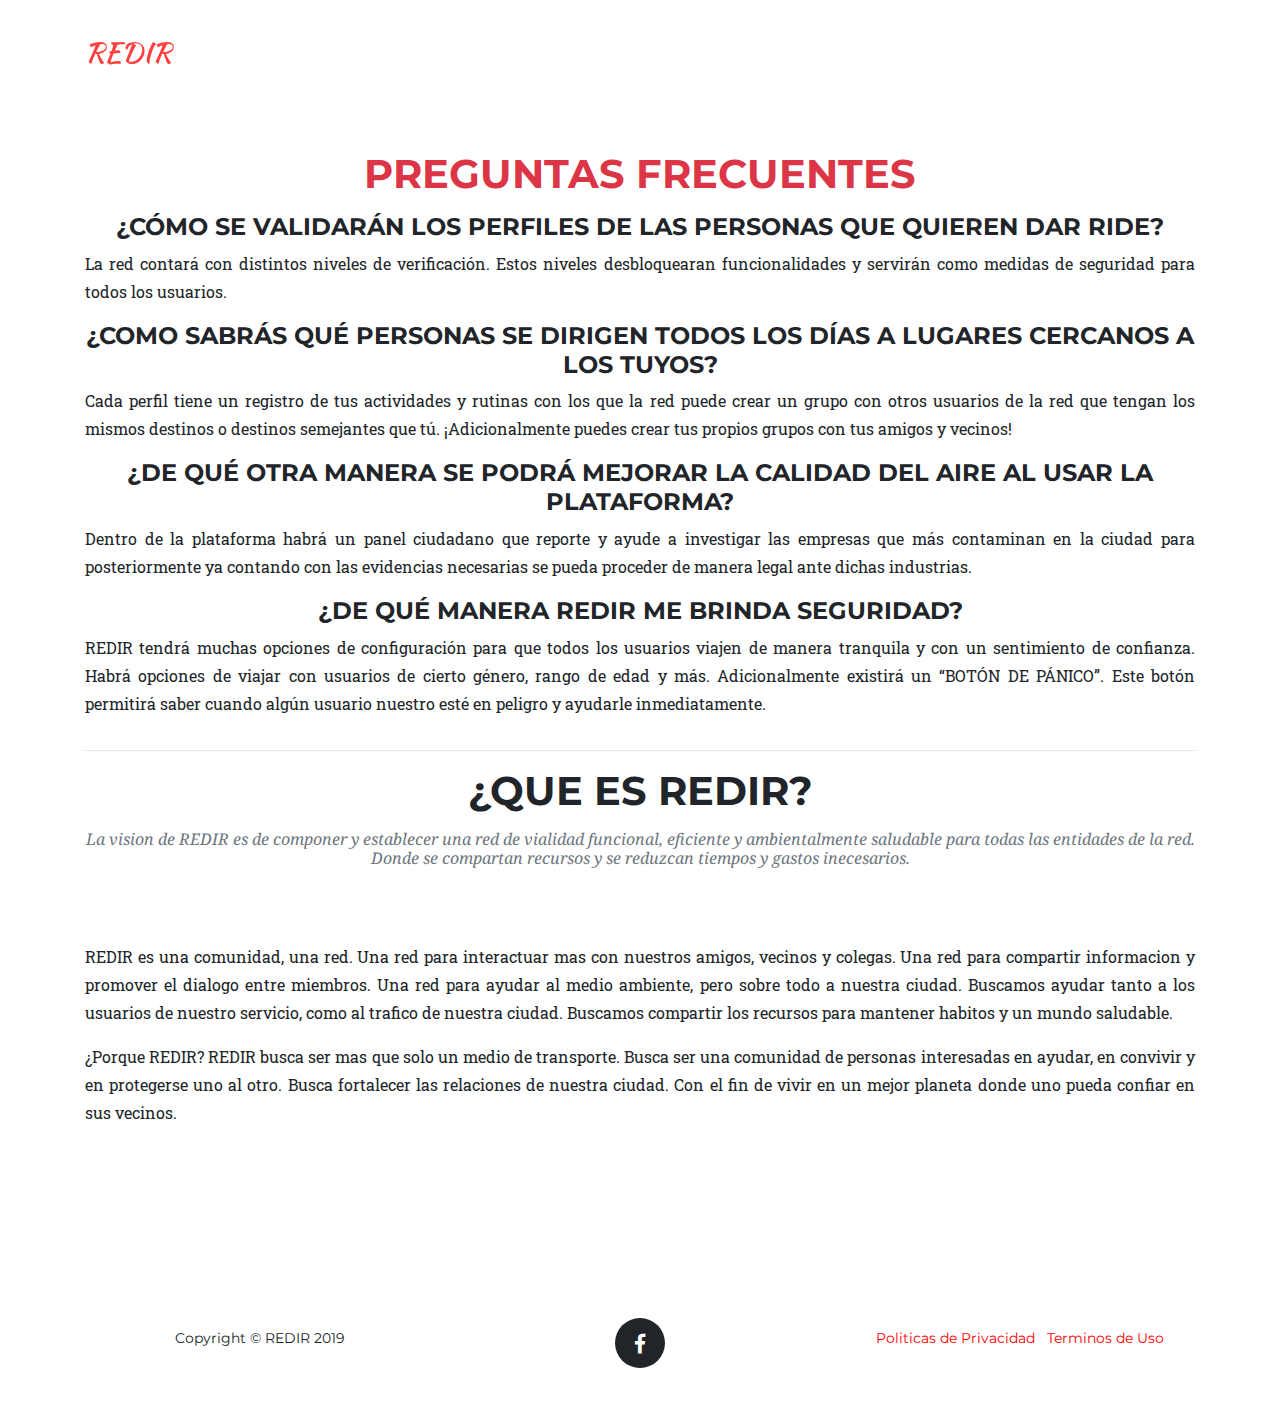
==== faq.html @ b61c5e59 "personalized and faq" ====
<!DOCTYPE html>
<html lang="en">

<head>
  <meta charset="utf-8">
  <meta http-equiv="X-UA-Compatible" content="IE=edge">
  <meta name="viewport" content="width=device-width, initial-scale=1, shrink-to-fit=no">
  <meta name="author" content="REDIR">
  <meta name="description" content="REDIR">
  <title>REDIR FAQ</title>

  <!-- Bootstrap core CSS -->
  <link href="vendor/bootstrap/css/bootstrap.min.css" rel="stylesheet">

  <!-- Custom fonts for this template -->
  <link href="vendor/fontawesome-free/css/all.min.css" rel="stylesheet" type="text/css">
  <link href="https://fonts.googleapis.com/css?family=Montserrat:400,700" rel="stylesheet" type="text/css">
  <link href='https://fonts.googleapis.com/css?family=Kaushan+Script' rel='stylesheet' type='text/css'>
  <link href='https://fonts.googleapis.com/css?family=Droid+Serif:400,700,400italic,700italic' rel='stylesheet' type='text/css'>
  <link href='https://fonts.googleapis.com/css?family=Roboto+Slab:400,100,300,700' rel='stylesheet' type='text/css'>

  <!-- Custom styles for this template -->
  <link href="css/agency.css" rel="stylesheet">
</head>

<body id="page-top">
  <!-- Navigation -->
  <nav class="navbar navbar-expand-lg navbar-dark fixed-top" id="mainNav">
    <div class="container">
      <a class="navbar-brand js-scroll-trigger" href="index.html#page-top">REDIR</a>
      <button class="navbar-toggler navbar-toggler-right" type="button" data-toggle="collapse" data-target="#navbarResponsive" aria-controls="navbarResponsive" aria-expanded="false" aria-label="Toggle navigation">
        Menu
        <i class="fas fa-bars"></i>
      </button>
      <div class="collapse navbar-collapse" id="navbarResponsive">
        <ul class="navbar-nav text-uppercase ml-auto">
          <li class="nav-item">
            <a class="nav-link js-scroll-trigger" href="index.html#services">¿Que es REDIR?</a>
          </li>
          <li class="nav-item">
            <a class="nav-link js-scroll-trigger" href="index.html#contact">¡Subscribete!</a>
          </li>
          <li class="nav-item">
            <a class="nav-link js-scroll-trigger" href="index.html#footer">Quienes somos</a>
          </li>
            <li class="nav-item">
                <a class="nav-link js-scroll-trigger" href="faq.html">Preguntas frecuentes</a>
            </li>
        </ul>
      </div>
    </div>
  </nav>
  
    <!-- FAQ Questions -->
  <section id="faq">
    <div class="container">
      <div class="row">
        <div class="col-lg-12 text-center">
          <h2 class="section-heading text-uppercase text-danger">Preguntas frecuentes</h2>
        </div>
        <br>
        <div class="col-lg-12 text-center">
            <h4 class="section-heading text-uppercase">¿Cómo se validarán los perfiles de las personas que quieren dar ride?</h4>
            <p class="text-justify">La red contará con distintos niveles de verificación. Estos niveles desbloquearan funcionalidades y servirán como medidas de seguridad para todos los usuarios.</p>
        </div>
        <div class="col-lg-12 text-center">
            <h4 class="section-heading text-uppercase">¿Como sabrás qué personas se dirigen todos los días a lugares cercanos a los tuyos?</h4>
            <p class="text-justify">Cada perfil tiene un registro de tus actividades y rutinas con los que la red puede crear un grupo con otros usuarios de la red que tengan los mismos destinos o destinos semejantes que tú. ¡Adicionalmente puedes crear tus propios grupos con tus amigos y vecinos!</p>
        </div>
        <div class="col-lg-12 text-center">
            <h4 class="section-heading text-uppercase">¿De qué otra manera se podrá mejorar la calidad del aire al usar la plataforma?</h4>
            <p class="text-justify">Dentro de la plataforma habrá un panel ciudadano que reporte y ayude a investigar las empresas que más contaminan en la ciudad para posteriormente ya contando con las evidencias necesarias se pueda proceder de manera legal ante dichas industrias.</p>
        </div>
        <div class="col-lg-12 text-center">
            <h4 class="section-heading text-uppercase">¿De qué manera REDIR me brinda seguridad?</h4>
            <p class="text-justify">REDIR tendrá muchas opciones de configuración para que todos los usuarios viajen de manera tranquila y con un sentimiento de confianza. Habrá opciones de viajar con usuarios de cierto género, rango de edad y más. Adicionalmente existirá un “BOTÓN DE PÁNICO”. Este botón permitirá saber cuando algún usuario nuestro esté en peligro y ayudarle inmediatamente.</p>
        </div>
      </div>
      <hr>
      <div class="row">
        <div class="col-lg-12 text-center">
          <h2 class="section-heading text-uppercase">¿Que es REDIR?</h2>
          <h3 class="section-subheading text-muted">La vision de REDIR es de componer y establecer una red de vialidad funcional, eficiente y ambientalmente saludable para todas las entidades de la red. Donde se compartan recursos y se reduzcan tiempos y gastos inecesarios.</h3>
          <p class="text-justify">REDIR es una comunidad, una red. Una red para interactuar mas con nuestros amigos, vecinos y colegas. Una red para compartir informacion y promover el dialogo entre miembros. Una red para ayudar al medio ambiente, pero sobre todo a nuestr<!---->a<!----> ciudad<!--planeta-->. Buscamos ayudar tanto a los usuarios de nuestro servicio, como al trafico de nuestr<!---->a<!----> ciudad<!--planeta-->. Buscamos compartir los recursos para mantener habitos y un mundo saludable.</p>
          <p class="text-justify">¿Porque REDIR? REDIR busca ser mas que solo un medio de transporte. Busca ser una comunidad de personas interesadas en ayudar, en convivir y en protegerse uno al otro. Busca fortalecer las relaciones de nuestr<!---->a<!----> ciudad<!--planeta-->. Con el fin de vivir en un mejor planeta donde uno pueda confiar en sus vecinos.</p>
        </div>
      </div>
    </div>
  </section>
  
  <!-- Footer -->
  <footer id="footer">
    <div class="container">
      <div style="height:8vh;" class="row">
        <div class="col-md-4">
          <span class="copyright">Copyright &copy; REDIR 2019</span>
        </div>
        <div class="col-md-4">
          <ul class="list-inline social-buttons">
            <!-- <li class="list-inline-item">
              <a href="#">
                <i class="fab fa-twitter"></i>
              </a>
            </li> -->
            <li class="list-inline-item">
              <a target="_blank" href="https://www.facebook.com/REDIR-376597069849602/">
                <i class="fab fa-facebook-f"></i>
              </a>
            </li>
            <!-- <li class="list-inline-item">
              <a href="#">
                <i class="fab fa-linkedin-in"></i>
              </a>
            </li> -->
          </ul>
        </div>
        <div class="col-md-4">
          <ul class="list-inline quicklinks">
            <li class="list-inline-item">
              <a href="#">Politicas de Privacidad</a>
            </li>
            <li class="list-inline-item">
              <a href="#">Terminos de Uso</a>
            </li>
          </ul>
        </div>
      </div>
    </div>
  </footer>

  <!-- Bootstrap core JavaScript -->
  <script src="vendor/jquery/jquery.min.js"></script>
  <script src="vendor/bootstrap/js/bootstrap.bundle.min.js"></script>

  <!-- Plugin JavaScript -->
  <script src="vendor/jquery-easing/jquery.easing.min.js"></script>

  <!-- Contact form JavaScript -->
  <script src="js/jqBootstrapValidation.js"></script>
  <script src="js/contact_me.js"></script>

  <!-- Custom scripts for this template -->
  <script src="js/agency.min.js"></script>
</body>
</html>
---- css/agency.css ----
/*!
 * Start Bootstrap - Agency v5.0.7 (https://startbootstrap.com/template-overviews/agency)
 * Copyright 2013-2019 Start Bootstrap
 * Licensed under MIT (https://github.com/BlackrockDigital/startbootstrap-agency/blob/master/LICENSE)
 */

body {
  overflow-x: hidden;
  font-family: 'Roboto Slab', -apple-system, BlinkMacSystemFont, 'Segoe UI', Roboto, 'Helvetica Neue', Arial, sans-serif, 'Apple Color Emoji', 'Segoe UI Emoji', 'Segoe UI Symbol', 'Noto Color Emoji';
}

p {
  line-height: 1.75;
}

a {
  color: #ff0000;
}

a:hover {
  color: #fec503;
}

.text-primary {
  color: #fed136 !important;
}

h1,
h2,
h3,
h4,
h5,
h6 {
  font-weight: 700;
  font-family: 'Montserrat', -apple-system, BlinkMacSystemFont, 'Segoe UI', Roboto, 'Helvetica Neue', Arial, sans-serif, 'Apple Color Emoji', 'Segoe UI Emoji', 'Segoe UI Symbol', 'Noto Color Emoji';
}

section {
  padding: 100px 0;
}

section h2.section-heading {
  font-size: 40px;
  margin-top: 0;
  margin-bottom: 15px;
}

section h3.section-subheading {
  font-size: 16px;
  font-weight: 400;
  font-style: italic;
  margin-bottom: 75px;
  text-transform: none;
  font-family: 'Droid Serif', -apple-system, BlinkMacSystemFont, 'Segoe UI', Roboto, 'Helvetica Neue', Arial, sans-serif, 'Apple Color Emoji', 'Segoe UI Emoji', 'Segoe UI Symbol', 'Noto Color Emoji';
}

@media (min-width: 768px) {
  section {
    padding: 150px 0;
  }
}

.btn {
  font-family: 'Montserrat', -apple-system, BlinkMacSystemFont, 'Segoe UI', Roboto, 'Helvetica Neue', Arial, sans-serif, 'Apple Color Emoji', 'Segoe UI Emoji', 'Segoe UI Symbol', 'Noto Color Emoji';
  font-weight: 700;
}

.btn-xl {
  font-size: 18px;
  padding: 20px 40px;
}

.btn-primary {
  background-color: #ff4040;
  border-color: #ff4040;
}

.btn-primary:active, .btn-primary:focus, .btn-primary:hover {
  background-color: #ff0000 !important;
  border-color: #ff0000 !important;
  color: white;
}

.btn-primary:active, .btn-primary:focus {
  -webkit-box-shadow: 0 0 0 0.2rem rgba(255, 0, 0, 0.5) !important;
  box-shadow: 0 0 0 0.2rem rgba(255, 0, 0, 0.5) !important;
}

::selection {
  background: #fed136;
  text-shadow: none;
}

img::selection {
  background: transparent;
}

img::-moz-selection {
  background: transparent;
}

#mainNav {
  background-color: #212529;
}

#mainNav .navbar-toggler {
  font-size: 12px;
  right: 0;
  padding: 13px;
  text-transform: uppercase;
  color: white;
  border: 0;
  background-color: #ff0000;
  font-family: 'Montserrat', -apple-system, BlinkMacSystemFont, 'Segoe UI', Roboto, 'Helvetica Neue', Arial, sans-serif, 'Apple Color Emoji', 'Segoe UI Emoji', 'Segoe UI Symbol', 'Noto Color Emoji';
}

#mainNav .navbar-toggler:active {
  background-color: #ff4040;
}

#mainNav .navbar-brand {
  color: #ff4040;
  font-family: 'Kaushan Script', -apple-system, BlinkMacSystemFont, 'Segoe UI', Roboto, 'Helvetica Neue', Arial, sans-serif, 'Apple Color Emoji', 'Segoe UI Emoji', 'Segoe UI Symbol', 'Noto Color Emoji';
}

#mainNav .navbar-brand.active, #mainNav .navbar-brand:active, #mainNav .navbar-brand:focus, #mainNav .navbar-brand:hover {
  color: #ff0000;
}

#mainNav .navbar-nav .nav-item .nav-link {
  font-size: 90%;
  font-weight: 400;
  padding: 0.75em 0;
  letter-spacing: 1px;
  color: white;
  font-family: 'Montserrat', -apple-system, BlinkMacSystemFont, 'Segoe UI', Roboto, 'Helvetica Neue', Arial, sans-serif, 'Apple Color Emoji', 'Segoe UI Emoji', 'Segoe UI Symbol', 'Noto Color Emoji';
}

#mainNav .navbar-nav .nav-item .nav-link.active {
  color: #ff0000;
}
#mainNav .navbar-nav .nav-item .nav-link:hover {
  color: #ff4040;
}

@media (min-width: 992px) {
  #mainNav {
    padding-top: 25px;
    padding-bottom: 25px;
    -webkit-transition: padding-top 0.3s, padding-bottom 0.3s;
    transition: padding-top 0.3s, padding-bottom 0.3s;
    border: none;
    background-color: transparent;
  }
  #mainNav .navbar-brand {
    font-size: 1.75em;
    -webkit-transition: all 0.3s;
    transition: all 0.3s;
  }
  #mainNav .navbar-nav .nav-item .nav-link {
    padding: 1.1em 1em !important;
  }
  #mainNav.navbar-shrink {
    padding-top: 0;
    padding-bottom: 0;
    background-color: #212529;
  }
  #mainNav.navbar-shrink .navbar-brand {
    font-size: 1.25em;
    padding: 12px 0;
  }
}

header.masthead {
  text-align: center;
  color: white;
  background-image: url("../img/header-bg.jpg");
  background-repeat: no-repeat;
  background-attachment: scroll;
  background-position: center center;
  background-size: cover;
}

header.masthead .intro-text {
  padding-top: 150px;
  padding-bottom: 100px;
}

header.masthead .intro-text .intro-lead-in {
  font-size: 22px;
  font-style: italic;
  line-height: 22px;
  margin-bottom: 25px;
  font-family: 'Droid Serif', -apple-system, BlinkMacSystemFont, 'Segoe UI', Roboto, 'Helvetica Neue', Arial, sans-serif, 'Apple Color Emoji', 'Segoe UI Emoji', 'Segoe UI Symbol', 'Noto Color Emoji';
}

header.masthead .intro-text .intro-heading {
  font-size: 50px;
  font-weight: 700;
  line-height: 50px;
  margin-bottom: 25px;
  font-family: 'Montserrat', -apple-system, BlinkMacSystemFont, 'Segoe UI', Roboto, 'Helvetica Neue', Arial, sans-serif, 'Apple Color Emoji', 'Segoe UI Emoji', 'Segoe UI Symbol', 'Noto Color Emoji';
}

@media (min-width: 768px) {
  header.masthead .intro-text {
    padding-top: 300px;
    padding-bottom: 200px;
  }
  header.masthead .intro-text .intro-lead-in {
    font-size: 40px;
    font-style: italic;
    line-height: 40px;
    margin-bottom: 25px;
    font-family: 'Droid Serif', -apple-system, BlinkMacSystemFont, 'Segoe UI', Roboto, 'Helvetica Neue', Arial, sans-serif, 'Apple Color Emoji', 'Segoe UI Emoji', 'Segoe UI Symbol', 'Noto Color Emoji';
  }
  header.masthead .intro-text .intro-heading {
    font-size: 75px;
    font-weight: 700;
    line-height: 75px;
    margin-bottom: 50px;
    font-family: 'Montserrat', -apple-system, BlinkMacSystemFont, 'Segoe UI', Roboto, 'Helvetica Neue', Arial, sans-serif, 'Apple Color Emoji', 'Segoe UI Emoji', 'Segoe UI Symbol', 'Noto Color Emoji';
  }
}

.service-heading {
  margin: 15px 0;
  text-transform: none;
}

#portfolio .portfolio-item {
  right: 0;
  margin: 0 0 15px;
}

#portfolio .portfolio-item .portfolio-link {
  position: relative;
  display: block;
  max-width: 400px;
  margin: 0 auto;
  cursor: pointer;
}

#portfolio .portfolio-item .portfolio-link .portfolio-hover {
  position: absolute;
  width: 100%;
  height: 100%;
  -webkit-transition: all ease 0.5s;
  transition: all ease 0.5s;
  opacity: 0;
  background: rgba(254, 209, 54, 0.9);
}

#portfolio .portfolio-item .portfolio-link .portfolio-hover:hover {
  opacity: 1;
}

#portfolio .portfolio-item .portfolio-link .portfolio-hover .portfolio-hover-content {
  font-size: 20px;
  position: absolute;
  top: 50%;
  width: 100%;
  height: 20px;
  margin-top: -12px;
  text-align: center;
  color: white;
}

#portfolio .portfolio-item .portfolio-link .portfolio-hover .portfolio-hover-content i {
  margin-top: -12px;
}

#portfolio .portfolio-item .portfolio-link .portfolio-hover .portfolio-hover-content h3,
#portfolio .portfolio-item .portfolio-link .portfolio-hover .portfolio-hover-content h4 {
  margin: 0;
}

#portfolio .portfolio-item .portfolio-caption {
  max-width: 400px;
  margin: 0 auto;
  padding: 25px;
  text-align: center;
  background-color: #fff;
}

#portfolio .portfolio-item .portfolio-caption h4 {
  margin: 0;
  text-transform: none;
}

#portfolio .portfolio-item .portfolio-caption p {
  font-size: 16px;
  font-style: italic;
  margin: 0;
  font-family: 'Droid Serif', -apple-system, BlinkMacSystemFont, 'Segoe UI', Roboto, 'Helvetica Neue', Arial, sans-serif, 'Apple Color Emoji', 'Segoe UI Emoji', 'Segoe UI Symbol', 'Noto Color Emoji';
}

#portfolio * {
  z-index: 2;
}

@media (min-width: 767px) {
  #portfolio .portfolio-item {
    margin: 0 0 30px;
  }
}

.portfolio-modal {
  padding-right: 0px !important;
}

.portfolio-modal .modal-dialog {
  margin: 1rem;
  max-width: 100vw;
}

.portfolio-modal .modal-content {
  padding: 100px 0;
  text-align: center;
}

.portfolio-modal .modal-content h2 {
  font-size: 3em;
  margin-bottom: 15px;
}

.portfolio-modal .modal-content p {
  margin-bottom: 30px;
}

.portfolio-modal .modal-content p.item-intro {
  font-size: 16px;
  font-style: italic;
  margin: 20px 0 30px;
  font-family: 'Droid Serif', -apple-system, BlinkMacSystemFont, 'Segoe UI', Roboto, 'Helvetica Neue', Arial, sans-serif, 'Apple Color Emoji', 'Segoe UI Emoji', 'Segoe UI Symbol', 'Noto Color Emoji';
}

.portfolio-modal .modal-content ul.list-inline {
  margin-top: 0;
  margin-bottom: 30px;
}

.portfolio-modal .modal-content img {
  margin-bottom: 30px;
}

.portfolio-modal .modal-content button {
  cursor: pointer;
}

.portfolio-modal .close-modal {
  position: absolute;
  top: 25px;
  right: 25px;
  width: 75px;
  height: 75px;
  cursor: pointer;
  background-color: transparent;
}

.portfolio-modal .close-modal:hover {
  opacity: 0.3;
}

.portfolio-modal .close-modal .lr {
  /* Safari and Chrome */
  z-index: 1051;
  width: 1px;
  height: 75px;
  margin-left: 35px;
  /* IE 9 */
  -webkit-transform: rotate(45deg);
  transform: rotate(45deg);
  background-color: #212529;
}

.portfolio-modal .close-modal .lr .rl {
  /* Safari and Chrome */
  z-index: 1052;
  width: 1px;
  height: 75px;
  /* IE 9 */
  -webkit-transform: rotate(90deg);
  transform: rotate(90deg);
  background-color: #212529;
}

.timeline {
  position: relative;
  padding: 0;
  list-style: none;
}

.timeline:before {
  position: absolute;
  top: 0;
  bottom: 0;
  left: 40px;
  width: 2px;
  margin-left: -1.5px;
  content: '';
  background-color: #e9ecef;
}

.timeline > li {
  position: relative;
  min-height: 50px;
  margin-bottom: 50px;
}

.timeline > li:after, .timeline > li:before {
  display: table;
  content: ' ';
}

.timeline > li:after {
  clear: both;
}

.timeline > li .timeline-panel {
  position: relative;
  float: right;
  width: 100%;
  padding: 0 20px 0 100px;
  text-align: left;
}

.timeline > li .timeline-panel:before {
  right: auto;
  left: -15px;
  border-right-width: 15px;
  border-left-width: 0;
}

.timeline > li .timeline-panel:after {
  right: auto;
  left: -14px;
  border-right-width: 14px;
  border-left-width: 0;
}

.timeline > li .timeline-image {
  position: absolute;
  z-index: 100;
  left: 0;
  width: 80px;
  height: 80px;
  margin-left: 0;
  text-align: center;
  color: white;
  border: 7px solid #e9ecef;
  border-radius: 100%;
  background-color: #fed136;
}

.timeline > li .timeline-image h4 {
  font-size: 10px;
  line-height: 14px;
  margin-top: 12px;
}

.timeline > li.timeline-inverted > .timeline-panel {
  float: right;
  padding: 0 20px 0 100px;
  text-align: left;
}

.timeline > li.timeline-inverted > .timeline-panel:before {
  right: auto;
  left: -15px;
  border-right-width: 15px;
  border-left-width: 0;
}

.timeline > li.timeline-inverted > .timeline-panel:after {
  right: auto;
  left: -14px;
  border-right-width: 14px;
  border-left-width: 0;
}

.timeline > li:last-child {
  margin-bottom: 0;
}

.timeline .timeline-heading h4 {
  margin-top: 0;
  color: inherit;
}

.timeline .timeline-heading h4.subheading {
  text-transform: none;
}

.timeline .timeline-body > ul,
.timeline .timeline-body > p {
  margin-bottom: 0;
}

@media (min-width: 768px) {
  .timeline:before {
    left: 50%;
  }
  .timeline > li {
    min-height: 100px;
    margin-bottom: 100px;
  }
  .timeline > li .timeline-panel {
    float: left;
    width: 41%;
    padding: 0 20px 20px 30px;
    text-align: right;
  }
  .timeline > li .timeline-image {
    left: 50%;
    width: 100px;
    height: 100px;
    margin-left: -50px;
  }
  .timeline > li .timeline-image h4 {
    font-size: 13px;
    line-height: 18px;
    margin-top: 16px;
  }
  .timeline > li.timeline-inverted > .timeline-panel {
    float: right;
    padding: 0 30px 20px 20px;
    text-align: left;
  }
}

@media (min-width: 992px) {
  .timeline > li {
    min-height: 150px;
  }
  .timeline > li .timeline-panel {
    padding: 0 20px 20px;
  }
  .timeline > li .timeline-image {
    width: 150px;
    height: 150px;
    margin-left: -75px;
  }
  .timeline > li .timeline-image h4 {
    font-size: 18px;
    line-height: 26px;
    margin-top: 30px;
  }
  .timeline > li.timeline-inverted > .timeline-panel {
    padding: 0 20px 20px;
  }
}

@media (min-width: 1200px) {
  .timeline > li {
    min-height: 170px;
  }
  .timeline > li .timeline-panel {
    padding: 0 20px 20px 100px;
  }
  .timeline > li .timeline-image {
    width: 170px;
    height: 170px;
    margin-left: -85px;
  }
  .timeline > li .timeline-image h4 {
    margin-top: 40px;
  }
  .timeline > li.timeline-inverted > .timeline-panel {
    padding: 0 100px 20px 20px;
  }
}

.team-member {
  margin-bottom: 50px;
  text-align: center;
}

.team-member img {
  width: 225px;
  height: 225px;
  border: 7px solid #fff;
}

.team-member h4 {
  margin-top: 25px;
  margin-bottom: 0;
  text-transform: none;
}

.team-member p {
  margin-top: 0;
}

section#contact {
  background-color: #212529;
  background-image: url("../img/map-image.png");
  background-repeat: no-repeat;
  background-position: center;
}

section#contact .section-heading {
  color: #fff;
}

section#contact .form-group {
  margin-bottom: 25px;
}

section#contact .form-group input,
section#contact .form-group textarea {
  padding: 20px;
}

section#contact .form-group input.form-control {
  height: auto;
}

section#contact .form-group textarea.form-control {
  height: 248px;
}

section#contact .form-control:focus {
  border-color: #fed136;
  -webkit-box-shadow: none;
  box-shadow: none;
}

section#contact ::-webkit-input-placeholder {
  font-weight: 700;
  color: #ced4da;
  font-family: 'Montserrat', -apple-system, BlinkMacSystemFont, 'Segoe UI', Roboto, 'Helvetica Neue', Arial, sans-serif, 'Apple Color Emoji', 'Segoe UI Emoji', 'Segoe UI Symbol', 'Noto Color Emoji';
}

section#contact :-moz-placeholder {
  font-weight: 700;
  color: #ced4da;
  font-family: 'Montserrat', -apple-system, BlinkMacSystemFont, 'Segoe UI', Roboto, 'Helvetica Neue', Arial, sans-serif, 'Apple Color Emoji', 'Segoe UI Emoji', 'Segoe UI Symbol', 'Noto Color Emoji';
}

section#contact ::-moz-placeholder {
  font-weight: 700;
  color: #ced4da;
  font-family: 'Montserrat', -apple-system, BlinkMacSystemFont, 'Segoe UI', Roboto, 'Helvetica Neue', Arial, sans-serif, 'Apple Color Emoji', 'Segoe UI Emoji', 'Segoe UI Symbol', 'Noto Color Emoji';
}

section#contact :-ms-input-placeholder {
  font-weight: 700;
  color: #ced4da;
  font-family: 'Montserrat', -apple-system, BlinkMacSystemFont, 'Segoe UI', Roboto, 'Helvetica Neue', Arial, sans-serif, 'Apple Color Emoji', 'Segoe UI Emoji', 'Segoe UI Symbol', 'Noto Color Emoji';
}

footer {
  padding: 25px 0;
  text-align: center;
}

footer span.copyright {
  font-size: 90%;
  line-height: 40px;
  text-transform: none;
  font-family: 'Montserrat', -apple-system, BlinkMacSystemFont, 'Segoe UI', Roboto, 'Helvetica Neue', Arial, sans-serif, 'Apple Color Emoji', 'Segoe UI Emoji', 'Segoe UI Symbol', 'Noto Color Emoji';
}

footer ul.quicklinks {
  font-size: 90%;
  line-height: 40px;
  margin-bottom: 0;
  text-transform: none;
  font-family: 'Montserrat', -apple-system, BlinkMacSystemFont, 'Segoe UI', Roboto, 'Helvetica Neue', Arial, sans-serif, 'Apple Color Emoji', 'Segoe UI Emoji', 'Segoe UI Symbol', 'Noto Color Emoji';
}

ul.social-buttons {
  margin-bottom: 0;
}

ul.social-buttons li a {
  font-size: 20px;
  line-height: 50px;
  display: block;
  width: 50px;
  height: 50px;
  -webkit-transition: all 0.3s;
  transition: all 0.3s;
  color: white;
  border-radius: 100%;
  outline: none;
  background-color: #212529;
}

ul.social-buttons li a:active, ul.social-buttons li a:focus, ul.social-buttons li a:hover {
  background-color: #fed136;
}
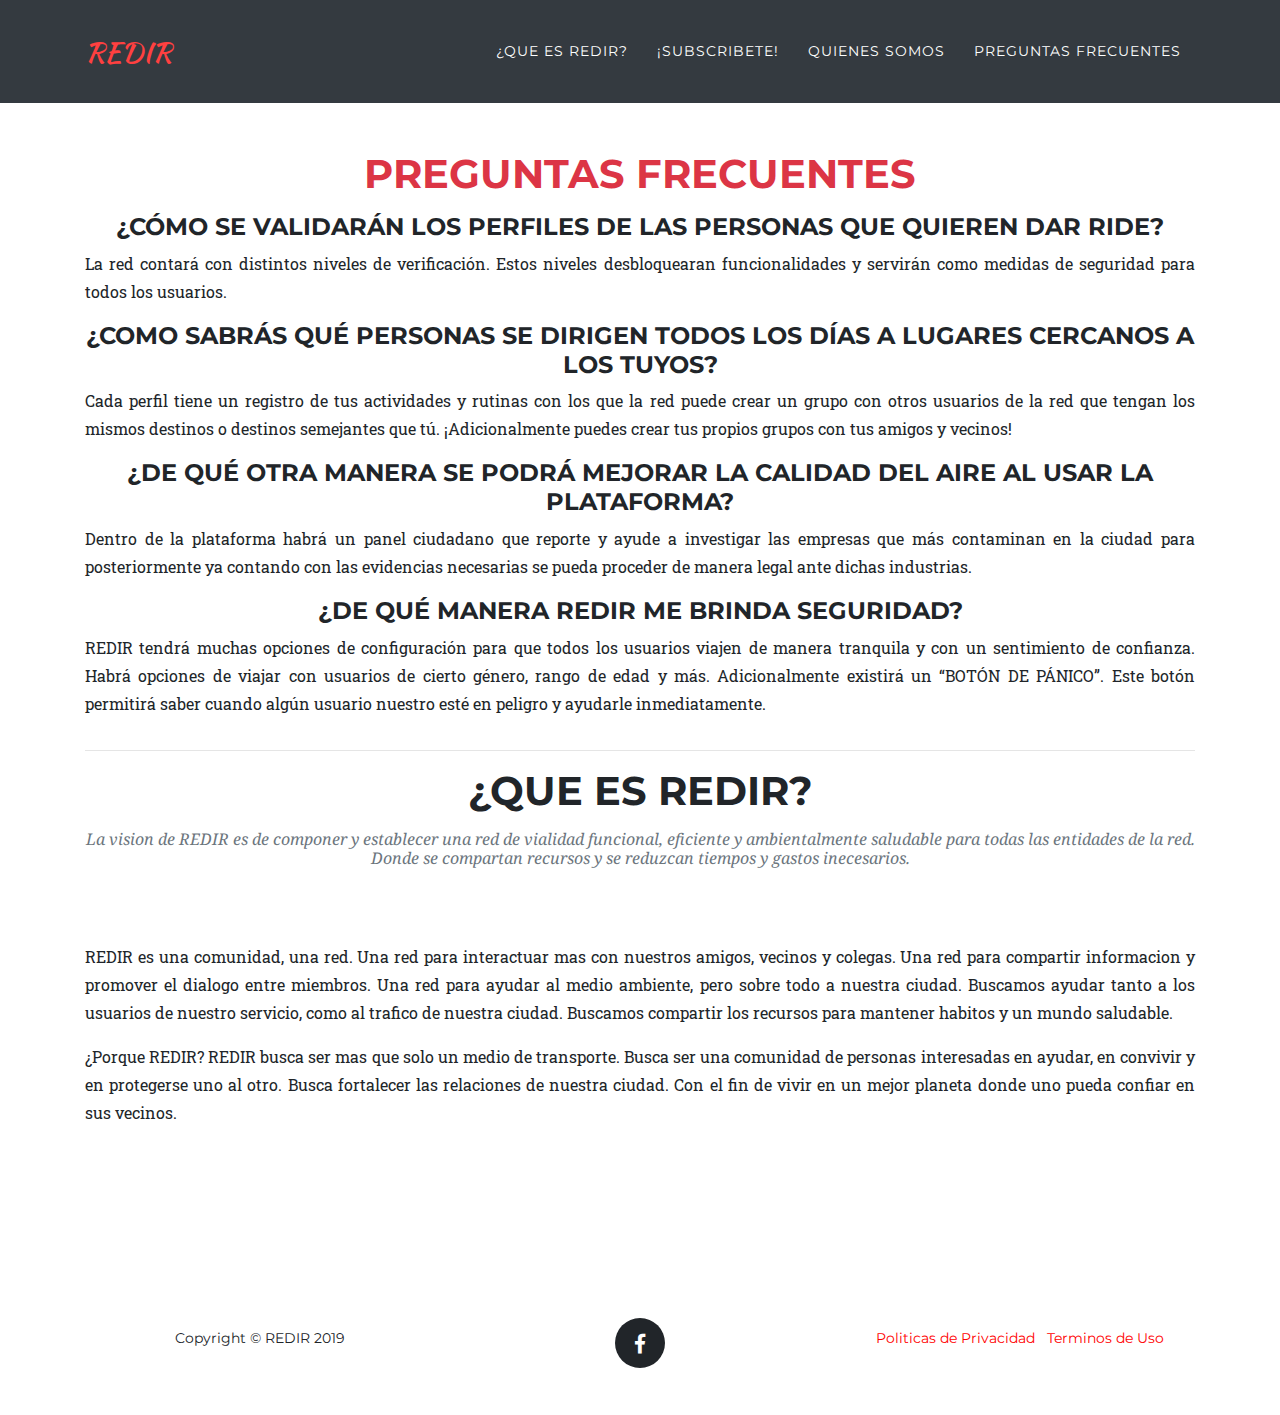
==== commit 4c7b885a: "created DB and subscriber table" ====
--- a/faq.html
+++ b/faq.html
@@ -7,7 +7,7 @@
   <meta name="viewport" content="width=device-width, initial-scale=1, shrink-to-fit=no">
   <meta name="author" content="REDIR">
   <meta name="description" content="REDIR">
-  <title>REDIR FAQ</title>
+  <title>REDIR</title>
 
   <!-- Bootstrap core CSS -->
   <link href="vendor/bootstrap/css/bootstrap.min.css" rel="stylesheet">
@@ -25,7 +25,7 @@
 
 <body id="page-top">
   <!-- Navigation -->
-  <nav class="navbar navbar-expand-lg navbar-dark fixed-top" id="mainNav">
+  <nav class="navbar navbar-expand-lg navbar-dark fixed-top bg-dark" id="mainNav">
     <div class="container">
       <a class="navbar-brand js-scroll-trigger" href="index.html#page-top">REDIR</a>
       <button class="navbar-toggler navbar-toggler-right" type="button" data-toggle="collapse" data-target="#navbarResponsive" aria-controls="navbarResponsive" aria-expanded="false" aria-label="Toggle navigation">
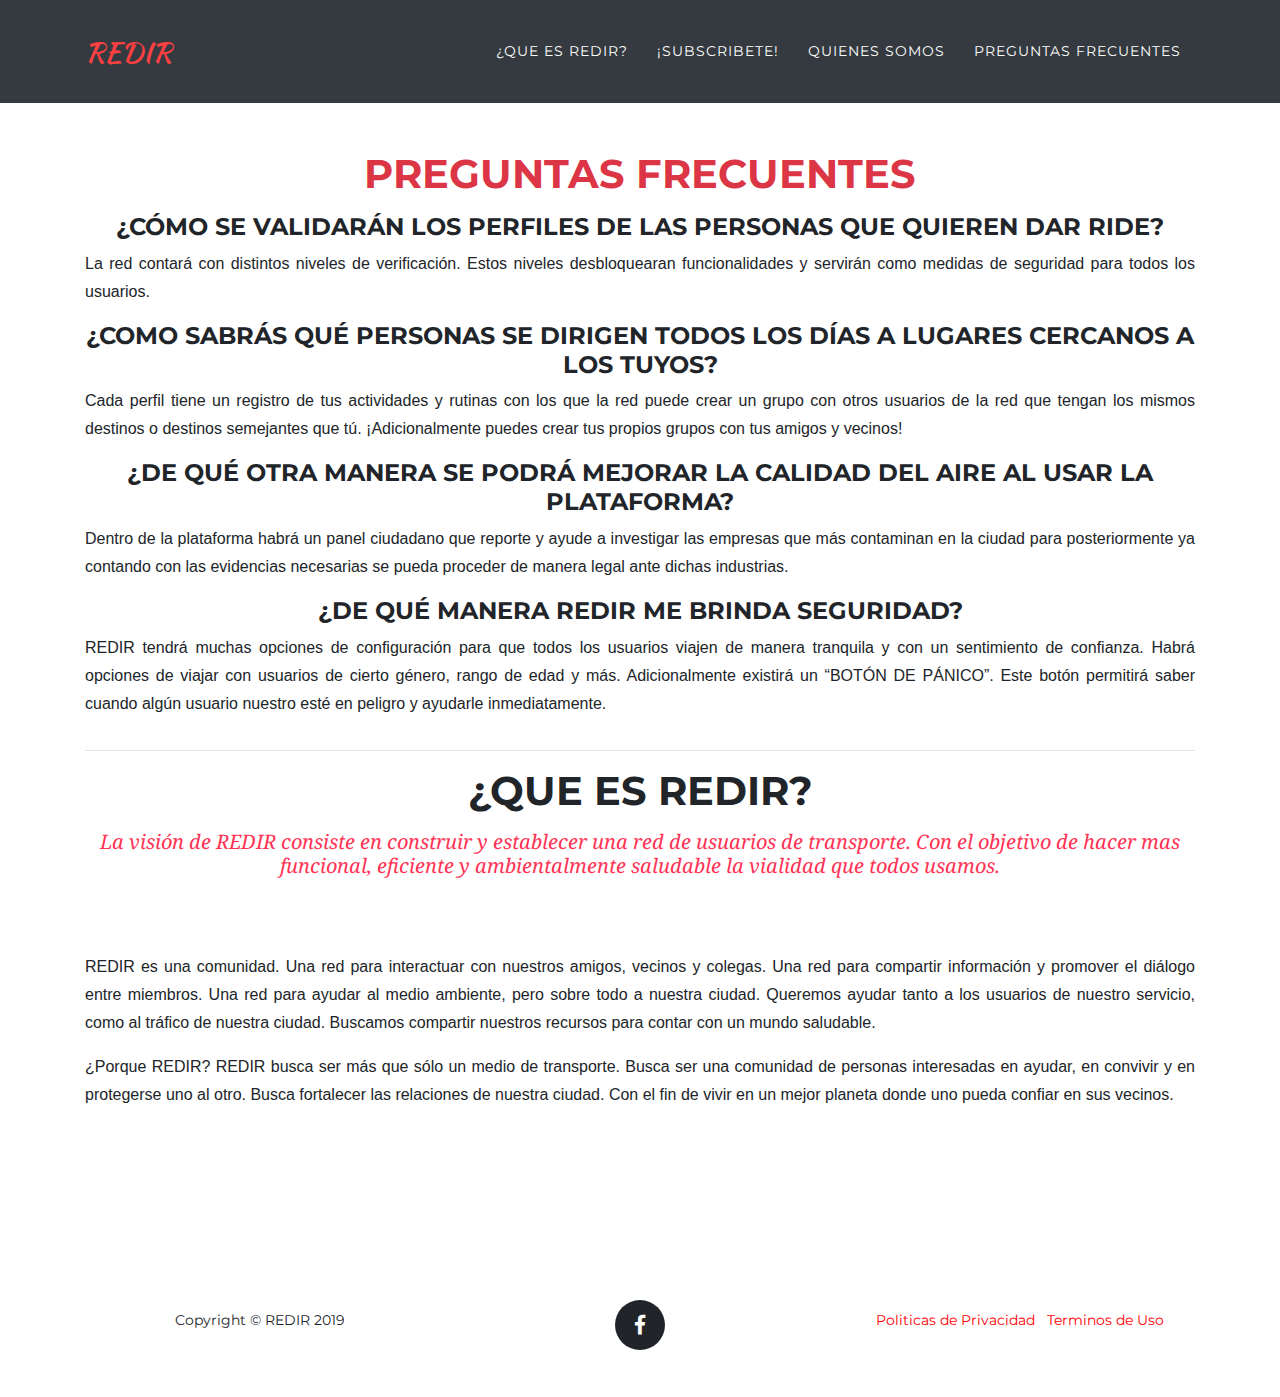
==== commit 2874444b: "photos and redacting" ====
--- a/faq.html
+++ b/faq.html
@@ -21,6 +21,14 @@
 
   <!-- Custom styles for this template -->
   <link href="css/agency.css" rel="stylesheet">
+  
+    <!--Local style-->
+  <style>
+    #vision {
+        font-size: 20px;
+        color: #ff3355;
+    }
+  </style>
 </head>
 
 <body id="page-top">
@@ -80,9 +88,9 @@
       <div class="row">
         <div class="col-lg-12 text-center">
           <h2 class="section-heading text-uppercase">¿Que es REDIR?</h2>
-          <h3 class="section-subheading text-muted">La vision de REDIR es de componer y establecer una red de vialidad funcional, eficiente y ambientalmente saludable para todas las entidades de la red. Donde se compartan recursos y se reduzcan tiempos y gastos inecesarios.</h3>
-          <p class="text-justify">REDIR es una comunidad, una red. Una red para interactuar mas con nuestros amigos, vecinos y colegas. Una red para compartir informacion y promover el dialogo entre miembros. Una red para ayudar al medio ambiente, pero sobre todo a nuestr<!---->a<!----> ciudad<!--planeta-->. Buscamos ayudar tanto a los usuarios de nuestro servicio, como al trafico de nuestr<!---->a<!----> ciudad<!--planeta-->. Buscamos compartir los recursos para mantener habitos y un mundo saludable.</p>
-          <p class="text-justify">¿Porque REDIR? REDIR busca ser mas que solo un medio de transporte. Busca ser una comunidad de personas interesadas en ayudar, en convivir y en protegerse uno al otro. Busca fortalecer las relaciones de nuestr<!---->a<!----> ciudad<!--planeta-->. Con el fin de vivir en un mejor planeta donde uno pueda confiar en sus vecinos.</p>
+          <h3 class="section-subheading text-black" id="vision">La visión de REDIR consiste en construir y establecer una red de usuarios de transporte. Con el objetivo de hacer mas funcional, eficiente y ambientalmente saludable la vialidad que todos usamos.</h3>
+          <p class="text-justify">REDIR es una comunidad. Una red para interactuar con nuestros amigos, vecinos y colegas. Una red para compartir información y promover el diálogo entre miembros. Una red para ayudar al medio ambiente, pero sobre todo a nuestr<!---->a<!----> ciudad<!--planeta-->. Queremos ayudar tanto a los usuarios de nuestro servicio, como al tráfico de nuestr<!---->a<!----> ciudad<!--planeta-->. Buscamos compartir nuestros recursos para contar con un mundo saludable.</p>
+          <p class="text-justify">¿Porque REDIR? REDIR busca ser más que sólo un medio de transporte. Busca ser una comunidad de personas interesadas en ayudar, en convivir y en protegerse uno al otro. Busca fortalecer las relaciones de nuestr<!---->a<!----> ciudad<!--planeta-->. Con el fin de vivir en un mejor planeta donde uno pueda confiar en sus vecinos.</p>
         </div>
       </div>
     </div>
--- a/css/agency.css
+++ b/css/agency.css
@@ -1,4 +1,4 @@
-/*!
+2/*!
  * Start Bootstrap - Agency v5.0.7 (https://startbootstrap.com/template-overviews/agency)
  * Copyright 2013-2019 Start Bootstrap
  * Licensed under MIT (https://github.com/BlackrockDigital/startbootstrap-agency/blob/master/LICENSE)
@@ -174,7 +174,7 @@
 header.masthead {
   text-align: center;
   color: white;
-  background-image: url("../img/header-bg.jpg");
+  background-image: url("../img/12.jpg");
   background-repeat: no-repeat;
   background-attachment: scroll;
   background-position: center center;
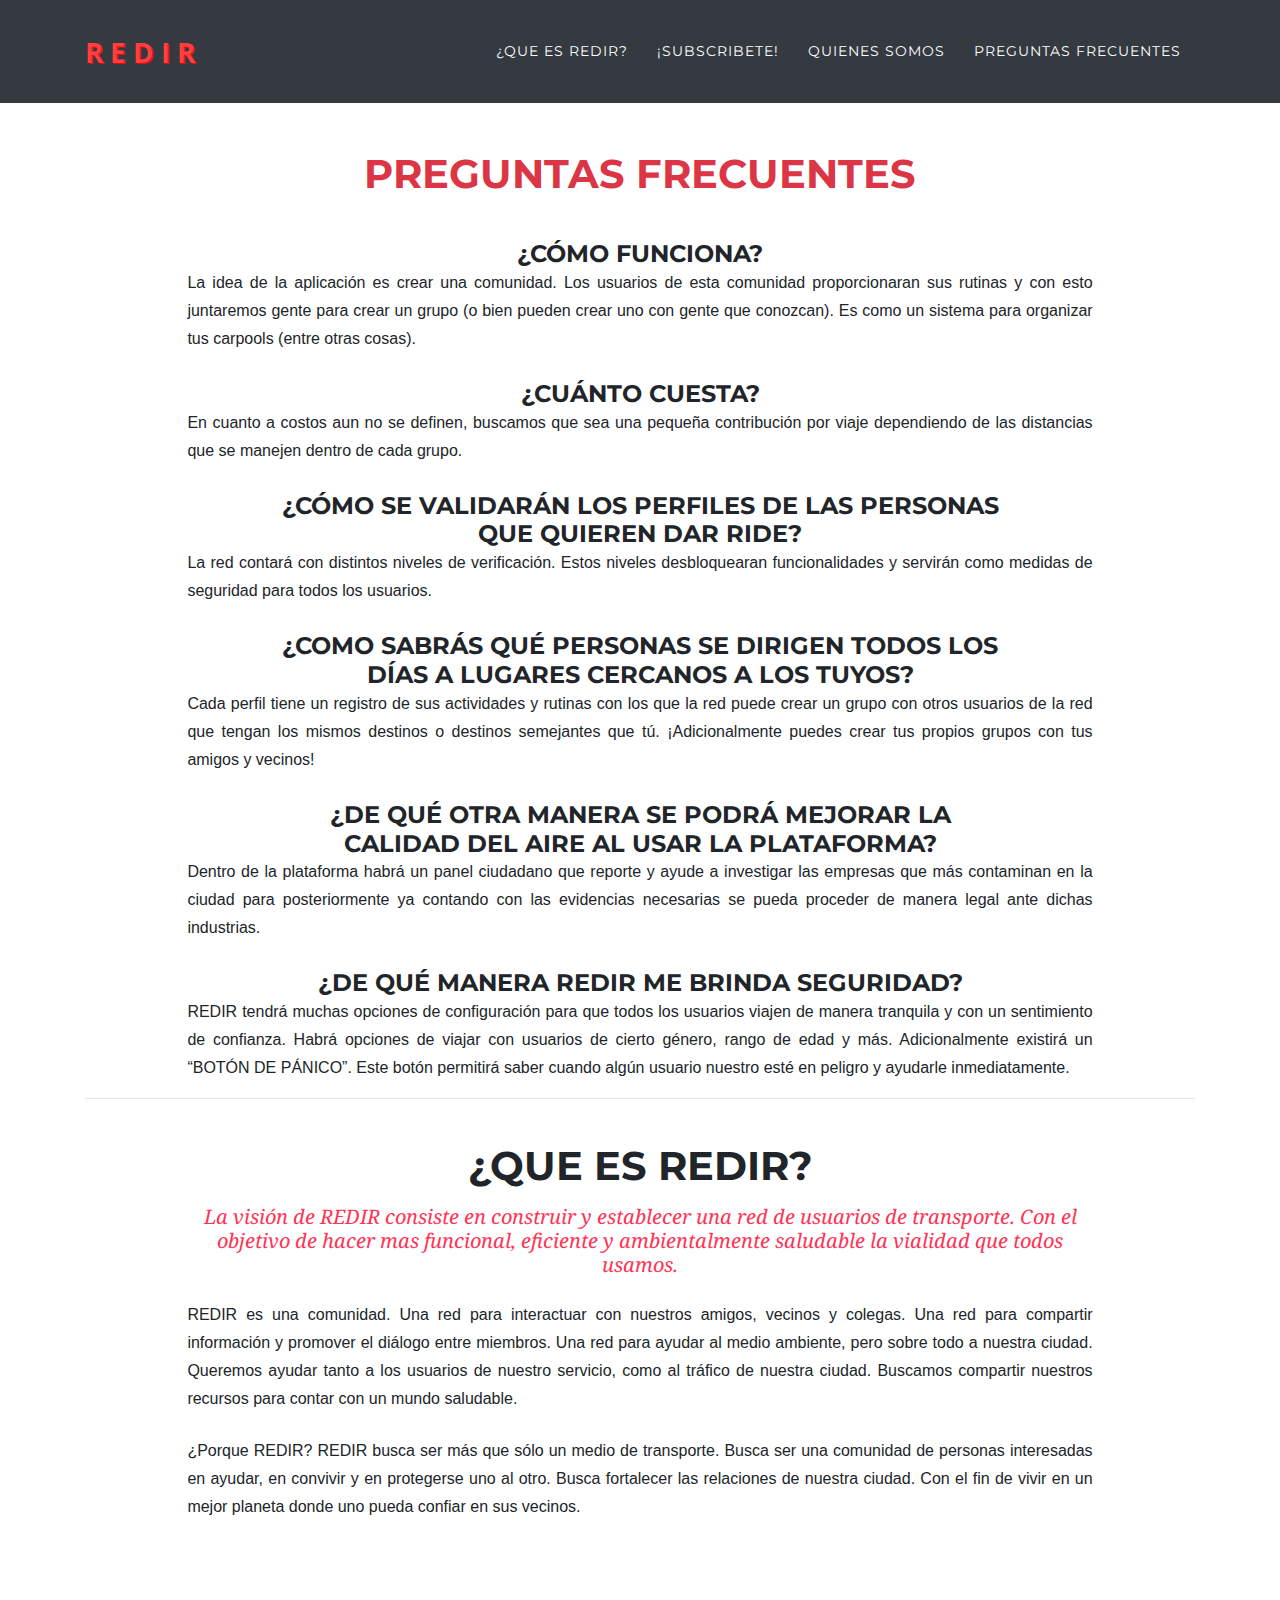
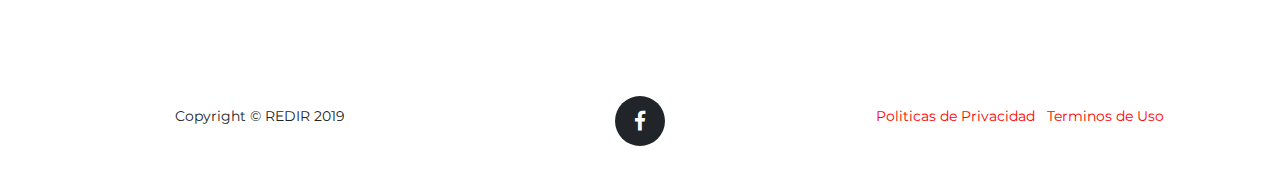
==== commit 4c387e6f: "feedback changes" ====
--- a/faq.html
+++ b/faq.html
@@ -18,6 +18,7 @@
   <link href='https://fonts.googleapis.com/css?family=Kaushan+Script' rel='stylesheet' type='text/css'>
   <link href='https://fonts.googleapis.com/css?family=Droid+Serif:400,700,400italic,700italic' rel='stylesheet' type='text/css'>
   <link href='https://fonts.googleapis.com/css?family=Roboto+Slab:400,100,300,700' rel='stylesheet' type='text/css'>
+  <link href='https://fonts.googleapis.com/css?family=Open+Sans' rel='stylesheet' type='text/css'>
 
   <!-- Custom styles for this template -->
   <link href="css/agency.css" rel="stylesheet">
@@ -27,6 +28,24 @@
     #vision {
         font-size: 20px;
         color: #ff3355;
+        margin:0 8vw;
+    }
+    .faq-question {
+        margin-top:3vh;
+    }
+    .faq-question h4 {
+        margin:0 15vw;
+    }
+    .faq-question p {
+        margin:0 8vw;
+    }
+    @media (max-width: 768px) {
+        .faq-question h4 {
+            margin:0 0;
+        }
+        .faq-question p {
+            margin:0 0;
+        }
     }
   </style>
 </head>
@@ -35,7 +54,7 @@
   <!-- Navigation -->
   <nav class="navbar navbar-expand-lg navbar-dark fixed-top bg-dark" id="mainNav">
     <div class="container">
-      <a class="navbar-brand js-scroll-trigger" href="index.html#page-top">REDIR</a>
+      <a class="navbar-brand js-scroll-trigger" href="index.html#page-top">R E D I R</a>
       <button class="navbar-toggler navbar-toggler-right" type="button" data-toggle="collapse" data-target="#navbarResponsive" aria-controls="navbarResponsive" aria-expanded="false" aria-label="Toggle navigation">
         Menu
         <i class="fas fa-bars"></i>
@@ -66,30 +85,39 @@
         <div class="col-lg-12 text-center">
           <h2 class="section-heading text-uppercase text-danger">Preguntas frecuentes</h2>
         </div>
-        <br>
-        <div class="col-lg-12 text-center">
+        <div class="col-lg-12 text-center faq-question">
+            <h4 class="section-heading text-uppercase">¿Cómo funciona?</h4>
+            <p class="text-justify">La idea de la aplicación es crear una comunidad. Los usuarios de esta comunidad proporcionaran sus rutinas y con esto juntaremos gente para crear un grupo (o bien pueden crear uno con gente que conozcan). Es como un sistema para organizar tus carpools (entre otras cosas).</p>
+        </div>
+        <div class="col-lg-12 text-center faq-question">
+            <h4 class="section-heading text-uppercase">¿Cuánto cuesta?</h4>
+            <p class="text-justify">En cuanto a costos aun no se definen, buscamos que sea una pequeña contribución por viaje dependiendo de las distancias que se manejen dentro de cada grupo.</p>
+        </div>
+        <div class="col-lg-12 text-center faq-question">
             <h4 class="section-heading text-uppercase">¿Cómo se validarán los perfiles de las personas que quieren dar ride?</h4>
             <p class="text-justify">La red contará con distintos niveles de verificación. Estos niveles desbloquearan funcionalidades y servirán como medidas de seguridad para todos los usuarios.</p>
         </div>
-        <div class="col-lg-12 text-center">
+        <div class="col-lg-12 text-center faq-question">
             <h4 class="section-heading text-uppercase">¿Como sabrás qué personas se dirigen todos los días a lugares cercanos a los tuyos?</h4>
-            <p class="text-justify">Cada perfil tiene un registro de tus actividades y rutinas con los que la red puede crear un grupo con otros usuarios de la red que tengan los mismos destinos o destinos semejantes que tú. ¡Adicionalmente puedes crear tus propios grupos con tus amigos y vecinos!</p>
+            <p class="text-justify">Cada perfil tiene un registro de sus actividades y rutinas con los que la red puede crear un grupo con otros usuarios de la red que tengan los mismos destinos o destinos semejantes que tú. ¡Adicionalmente puedes crear tus propios grupos con tus amigos y vecinos!</p>
         </div>
-        <div class="col-lg-12 text-center">
+        <div class="col-lg-12 text-center faq-question">
             <h4 class="section-heading text-uppercase">¿De qué otra manera se podrá mejorar la calidad del aire al usar la plataforma?</h4>
             <p class="text-justify">Dentro de la plataforma habrá un panel ciudadano que reporte y ayude a investigar las empresas que más contaminan en la ciudad para posteriormente ya contando con las evidencias necesarias se pueda proceder de manera legal ante dichas industrias.</p>
         </div>
-        <div class="col-lg-12 text-center">
+        <div class="col-lg-12 text-center faq-question">
             <h4 class="section-heading text-uppercase">¿De qué manera REDIR me brinda seguridad?</h4>
             <p class="text-justify">REDIR tendrá muchas opciones de configuración para que todos los usuarios viajen de manera tranquila y con un sentimiento de confianza. Habrá opciones de viajar con usuarios de cierto género, rango de edad y más. Adicionalmente existirá un “BOTÓN DE PÁNICO”. Este botón permitirá saber cuando algún usuario nuestro esté en peligro y ayudarle inmediatamente.</p>
         </div>
       </div>
       <hr>
       <div class="row">
-        <div class="col-lg-12 text-center">
+        <div class="col-lg-12 text-center faq-question">
           <h2 class="section-heading text-uppercase">¿Que es REDIR?</h2>
           <h3 class="section-subheading text-black" id="vision">La visión de REDIR consiste en construir y establecer una red de usuarios de transporte. Con el objetivo de hacer mas funcional, eficiente y ambientalmente saludable la vialidad que todos usamos.</h3>
+          <br>
           <p class="text-justify">REDIR es una comunidad. Una red para interactuar con nuestros amigos, vecinos y colegas. Una red para compartir información y promover el diálogo entre miembros. Una red para ayudar al medio ambiente, pero sobre todo a nuestr<!---->a<!----> ciudad<!--planeta-->. Queremos ayudar tanto a los usuarios de nuestro servicio, como al tráfico de nuestr<!---->a<!----> ciudad<!--planeta-->. Buscamos compartir nuestros recursos para contar con un mundo saludable.</p>
+          <br>
           <p class="text-justify">¿Porque REDIR? REDIR busca ser más que sólo un medio de transporte. Busca ser una comunidad de personas interesadas en ayudar, en convivir y en protegerse uno al otro. Busca fortalecer las relaciones de nuestr<!---->a<!----> ciudad<!--planeta-->. Con el fin de vivir en un mejor planeta donde uno pueda confiar en sus vecinos.</p>
         </div>
       </div>
--- a/css/agency.css
+++ b/css/agency.css
@@ -120,7 +120,9 @@
 
 #mainNav .navbar-brand {
   color: #ff4040;
-  font-family: 'Kaushan Script', -apple-system, BlinkMacSystemFont, 'Segoe UI', Roboto, 'Helvetica Neue', Arial, sans-serif, 'Apple Color Emoji', 'Segoe UI Emoji', 'Segoe UI Symbol', 'Noto Color Emoji';
+  font-weight: bold;
+  text-shadow: 1px 1px #ff0000;
+  font-family: 'Open Sans', -apple-system, BlinkMacSystemFont, 'Segoe UI', Roboto, 'Helvetica Neue', Arial, sans-serif, 'Apple Color Emoji', 'Segoe UI Emoji', 'Segoe UI Symbol', 'Noto Color Emoji';
 }
 
 #mainNav .navbar-brand.active, #mainNav .navbar-brand:active, #mainNav .navbar-brand:focus, #mainNav .navbar-brand:hover {
@@ -191,6 +193,7 @@
   font-style: italic;
   line-height: 22px;
   margin-bottom: 25px;
+  text-shadow: 2px 2px #000000;
   font-family: 'Droid Serif', -apple-system, BlinkMacSystemFont, 'Segoe UI', Roboto, 'Helvetica Neue', Arial, sans-serif, 'Apple Color Emoji', 'Segoe UI Emoji', 'Segoe UI Symbol', 'Noto Color Emoji';
 }
 
@@ -199,6 +202,7 @@
   font-weight: 700;
   line-height: 50px;
   margin-bottom: 25px;
+  text-shadow: 2px 2px #000000;
   font-family: 'Montserrat', -apple-system, BlinkMacSystemFont, 'Segoe UI', Roboto, 'Helvetica Neue', Arial, sans-serif, 'Apple Color Emoji', 'Segoe UI Emoji', 'Segoe UI Symbol', 'Noto Color Emoji';
 }
 
